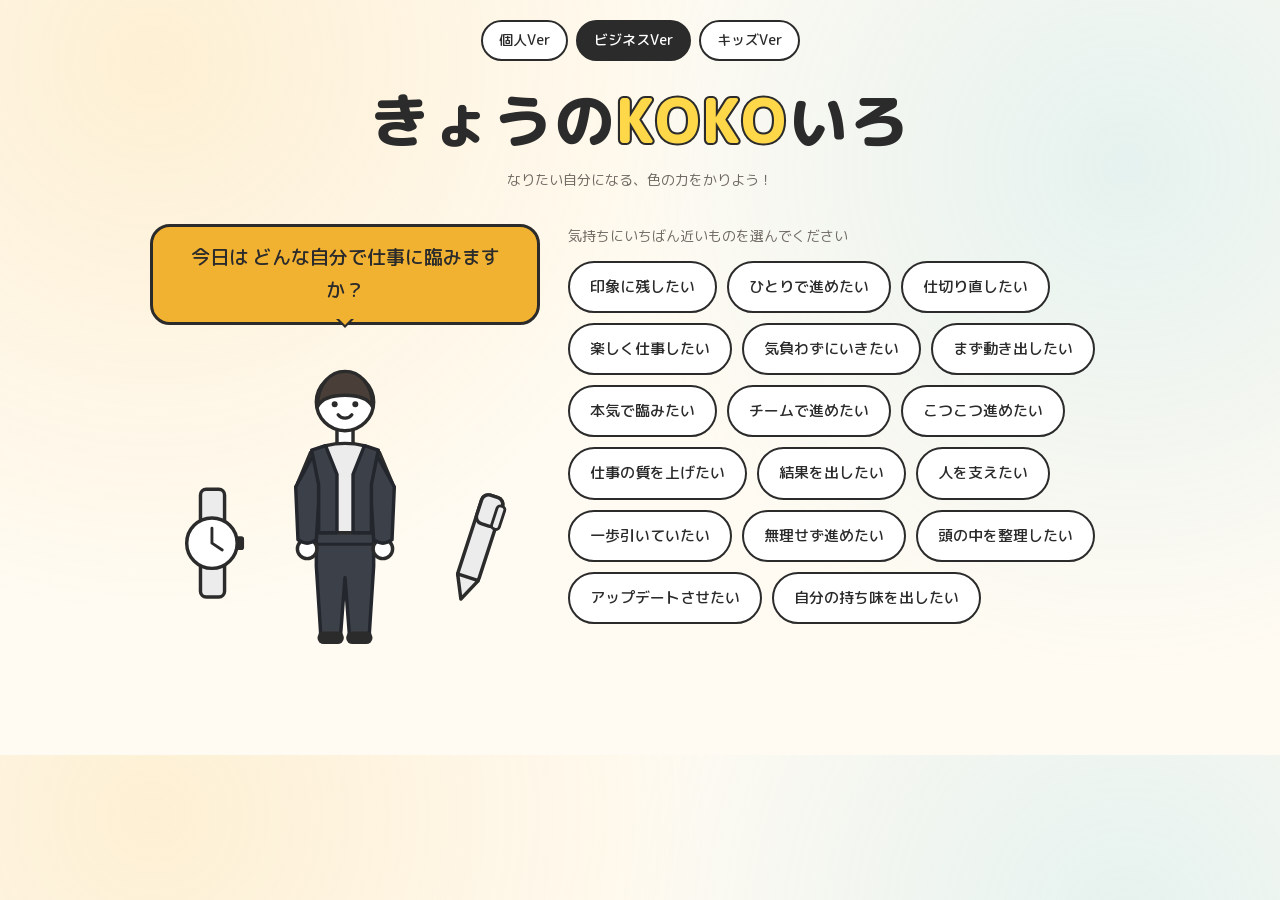
==== business.html @ 395854a0 "結果の上が、ホームページの貼りつきメニューに隠れないようにする 画面を動かすとき、相手をてっぺんに持っていっていたため、 ホームページ側の上に貼りついたメニューの下に潜りこみ、 色の名前が読めなくなっ" ====
<!doctype html>
<html lang="ja">
<head>
<meta charset="utf-8">
<meta name="viewport" content="width=device-width, initial-scale=1">
<title>きょうのKOKOいろ（ビジネスVer）</title>
<link rel="icon" href="data:image/svg+xml,%3Csvg xmlns='http://www.w3.org/2000/svg' viewBox='0 0 32 32'%3E%3Ctext y='26' font-size='26'%3E%F0%9F%8E%A8%3C/text%3E%3C/svg%3E">
<link rel="stylesheet" href="assets/style.css?v=20261011f">
</head>
<body>
<div id="app"></div>
<script src="assets/colors.js?v=20261011f"></script>
<script src="assets/character.js?v=20261011f"></script>
<script src="assets/versions.js?v=20261011f"></script>
<script src="assets/voices.js?v=20261011f"></script>
<script src="assets/cheers.js?v=20261011f"></script>
<script src="assets/app.js?v=20261011f"></script>
<script src="assets/embed.js?v=20261011f"></script>
<script>KI.init('business');</script>
</body>
</html>
---- assets/style.css ----
/* ---------- 字体 ----------
 * サイト全体で、丸くてPOPな「Rounded M+ 1c」を使う。
 * 端末まかせだと、iPhoneは丸ゴ、Androidは角ゴと形が変わってしまうため、
 * ファイルをサイトの中に置いて、どの端末でも同じ形にしている。
 * 外のどこにも取りに行かない。
 *
 * 太さは、字体のもつ太さを一段ずつ軽いほうにずらしてある。
 *   ページで 400 と書いたところ → Regular
 *   ページで 700 と書いたところ → Medium
 *   ページで 800・900 と書いたところ → ExtraBold
 * いちばん太い Black は使わない。重たく見えるため。
 *
 * ライセンスと作り直し方は assets/font/README.txt を見ること。
 * swap にしてあるので、読み込みが終わるまでは端末の字で表示され、
 * 終わったら差し替わる。文字が消える時間は作らない。 */
@font-face {
  font-family: "KokoRounded";
  src: url("font/mplus-rounded-regular.woff2") format("woff2");
  font-weight: 400; font-style: normal; font-display: swap;
}
@font-face {
  font-family: "KokoRounded";
  src: url("font/mplus-rounded-medium.woff2") format("woff2");
  font-weight: 700; font-style: normal; font-display: swap;
}
@font-face {
  font-family: "KokoRounded";
  src: url("font/mplus-rounded-extrabold.woff2") format("woff2");
  font-weight: 900; font-style: normal; font-display: swap;
}

/* POPな見た目は3Ver共通。差分は versions.js 側の文言だけ。 */
:root {
  --ki-ink: #2b2b2b;
  --ki-paper: #FFFBF2;
  --ki-card: #ffffff;
  --ki-mustard: #F2B231;
  --ki-line: #2b2b2b;
  --ki-muted: #6f6a63;
  --ki-accent: #F2B231;
  --ki-koko: #FFD84A;   /* ロゴの「KOKO」の黄色 */
  --ki-round: 20px;
  /* 読み込みが終わるまでと、字体に無い文字のときは、うしろの端末の字を使う */
  --ki-font: "KokoRounded", "Hiragino Maru Gothic ProN", "Hiragino Kaku Gothic ProN",
             "Yu Gothic Medium", "Meiryo", system-ui, sans-serif;
}

* { box-sizing: border-box; }

body {
  margin: 0;
  padding: 0 16px 64px;
  /* 写真を画面いっぱいに出すために 100vw を使う。
   * パソコンではスクロールバーのぶんだけはみ出すので、そこを切る。 */
  overflow-x: clip;
  background:
    radial-gradient(circle at 12% 8%, rgba(242,178,49,.16), transparent 42%),
    radial-gradient(circle at 88% 22%, rgba(127,204,227,.20), transparent 40%),
    var(--ki-paper);
  color: var(--ki-ink);
  font-family: var(--ki-font);
  line-height: 1.75;
  -webkit-text-size-adjust: 100%;
}

/* ---------- ヘッダー ---------- */
.ki-header { max-width: 980px; margin: 0 auto; padding: 20px 0 8px; text-align: center; }

.ki-nav { display: flex; gap: 8px; justify-content: center; flex-wrap: wrap; margin-bottom: 22px; }
.ki-nav-link {
  padding: 6px 16px; border: 2px solid var(--ki-line); border-radius: 999px;
  background: #fff; color: var(--ki-ink); text-decoration: none;
  font-size: 14px; font-weight: 700;
}
.ki-nav-link:hover { background: #fff3d8; }
.ki-nav-link.is-current { background: var(--ki-ink); color: #fff; }

/* 「きょうのKOKOいろ」は10文字あるので、狭い画面では字を小さくして1行に収める。
 * 途中で折り返すとロゴとして読めなくなるため、折り返しは禁止する。 */
/* ロゴも本文と同じ字体にそろえる。
 * 以前はロゴだけ角ゴシックにしていたが、ページの中で2種類の字体が混ざるので、
 * 本文のまるいゴシックに統一した。「KOKO」の英字も同じ字体から出る。
 * 字体の指定は body 側にあるので、ここでは何も指定しない（受け継がせる）。 */
.ki-logo {
  margin: 0; font-size: clamp(24px, 7.8vw, 60px);
  line-height: 1.25; letter-spacing: .02em; white-space: nowrap;
  font-weight: 900;
}
.ki-logo-char { display: inline-block; }
/* 「KOKO」だけ黄色にして、黒いふちで囲む。
 * ふちは線で描く。影を八方向に置く方法だと角がギザギザに見えるため。
 * paint-order で線を文字の下に回し、文字が細らないようにしている。
 * 太さは em なので、ロゴが縮んでも見た目の比率が変わらない。 */
.ki-logo-char.is-koko {
  color: var(--ki-koko);
  -webkit-text-stroke: .07em var(--ki-line);
  paint-order: stroke fill;
}

.ki-tagline { margin: 10px 0 0; color: var(--ki-muted); font-size: 14px; }

/* ---------- 本体 ---------- */
.ki-main {
  max-width: 980px; margin: 24px auto 0;
  display: grid; gap: 28px; grid-template-columns: minmax(260px, 390px) 1fr;
  align-items: start;
}
@media (max-width: 760px) {
  .ki-main { grid-template-columns: 1fr; }
}
/* 結果を読んでいる間もキャラクターが見えているようにする */
@media (min-width: 761px) {
  .ki-stage { position: sticky; top: 20px; }
}

/* ---------- 吹き出しとキャラクター ---------- */
.ki-stage { text-align: center; }

.ki-bubble {
  position: relative; display: inline-block; max-width: 100%;
  margin: 0 auto 22px; padding: 14px 22px;
  background: var(--ki-mustard); border: 3px solid var(--ki-line); border-radius: var(--ki-round);
  font-weight: 700; font-size: clamp(15px, 3.6vw, 19px);
}
.ki-bubble::after {
  content: ""; position: absolute; left: 50%; bottom: -15px; transform: translateX(-50%);
  border: 9px solid transparent; border-top-color: var(--ki-line);
}
.ki-bubble::before {
  content: ""; position: absolute; left: 50%; bottom: -10px; transform: translateX(-50%);
  border: 7px solid transparent; border-top-color: var(--ki-mustard); z-index: 1;
}

.ki-figure { display: block; }
.ki-character { width: 100%; max-width: 390px; height: auto; display: block; margin: 0 auto; }
.ki-character path,
.ki-character rect,
.ki-character circle,
.ki-character polygon { transition: fill .35s ease, stroke .35s ease; }
.ki-deco { opacity: 0; animation: ki-pop .45s ease forwards; }
.ki-deco:nth-of-type(2n) { animation-delay: .06s; }
.ki-deco:nth-of-type(3n) { animation-delay: .12s; }
@keyframes ki-pop { from { opacity: 0; transform: scale(.4); } to { opacity: 1; transform: scale(1); } }
@media (prefers-reduced-motion: reduce) {
  .ki-deco { opacity: 1; animation: none; }
  .ki-character * { transition: none; }
}

/* ---------- チップ ---------- */
.ki-chip-area { transition: opacity .2s ease; }
.ki-chip-area.is-busy { opacity: .5; }
.ki-chip-label { margin: 0 0 12px; font-size: 14px; color: var(--ki-muted); }

.ki-chips { display: flex; flex-wrap: wrap; gap: 10px; }
.ki-chip {
  padding: 11px 20px; border: 2px solid var(--ki-line); border-radius: 999px;
  background: #fff; color: var(--ki-ink); cursor: pointer;
  font: inherit; font-size: 15px; font-weight: 700;
  transition: transform .12s ease, background .15s ease;
}
.ki-chip:hover:not(:disabled) { background: #fff3d8; transform: translateY(-2px); }
.ki-chip:active:not(:disabled) { transform: translateY(0); }
.ki-chip:disabled { cursor: default; }

/* ---------- 結果 ---------- */
.ki-result {
  background: var(--ki-card); border: 3px solid var(--ki-line);
  border-radius: var(--ki-round); padding: 22px;
  box-shadow: 6px 6px 0 rgba(43,43,43,.12);
}

.ki-color-head { display: flex; align-items: center; gap: 14px; }
.ki-swatch { width: 58px; height: 58px; border-radius: 16px; border: 3px solid var(--ki-line); flex: none; }
.ki-color-names { min-width: 0; }
.ki-color-name { margin: 0; font-size: 28px; font-weight: 800; line-height: 1.2; }
.ki-color-hex { margin: 0; font-size: 13px; color: var(--ki-muted); font-family: ui-monospace, "SFMono-Regular", monospace; }

.ki-echo { margin: 16px 0 4px; font-size: 13px; color: var(--ki-muted); }
.ki-message {
  margin: 0 0 20px; padding: 14px 16px; font-size: 16px; font-weight: 700;
  background: #fff6e2; border-left: 6px solid var(--ki-accent); border-radius: 0 12px 12px 0;
}

/* 取り入れ方は1枠にまとめる。結果カードの主役なので少し大きめに扱う。 */
.ki-howto { border: 2px solid #e6ded0; border-radius: 16px; padding: 18px 20px; background: #fffdf8; }
.ki-howto-head { display: flex; align-items: center; gap: 9px; margin-bottom: 8px; }
.ki-howto-icon { font-size: 22px; line-height: 1; }
.ki-howto-label { margin: 0; font-size: 15px; font-weight: 800; }
.ki-howto-body { margin: 0; font-size: 15.5px; line-height: 1.85; }

.ki-again {
  margin-top: 22px; width: 100%; padding: 13px; cursor: pointer;
  font: inherit; font-size: 16px; font-weight: 800;
  background: var(--ki-ink); color: #fff; border: none; border-radius: 999px;
}
.ki-again:hover { background: #444; }

/* ---------- 播本さんの声 ----------
 * 吹き出しの中身は再生ボタンだけ。締めの一文は本文のほうに残してある。
 * 音が出せない場所で開く人がいるので、文字を声に置きかえてしまわない。 */
.ki-say { display: flex; align-items: flex-start; gap: 11px; margin-top: 14px; }
.ki-say-face {
  width: 56px; height: 56px; flex: none; border-radius: 50%;
  border: 3px solid var(--ki-line); overflow: hidden;
}
.ki-say-face img { width: 100%; height: 100%; display: block; object-fit: cover; }
.ki-say-bubble {
  position: relative; flex: 1; min-width: 0;
  padding: 11px 14px;
  background: #FFF6E2; border: 2px solid var(--ki-line); border-radius: 14px;
}
/* 吹き出しのしっぽ。顔のほうを向かせる */
.ki-say-bubble::before,
.ki-say-bubble::after {
  content: ""; position: absolute; top: 18px; width: 0; height: 0;
  border: 8px solid transparent;
}
.ki-say-bubble::before { left: -17px; border-right-color: var(--ki-line); }
.ki-say-bubble::after  { left: -13px; border-right-color: #FFF6E2; }

.voice {
  display: flex; align-items: center; gap: 10px; width: 100%;
  margin: 0; padding: 0; cursor: pointer; font: inherit; text-align: left;
  background: none; border: none; color: inherit;
}
.voice:focus-visible { outline: 3px solid #0068B7; outline-offset: 4px; border-radius: 10px; }
.voice-btn {
  width: 34px; height: 34px; flex: none; border-radius: 50%;
  border: 2px solid var(--ki-line); background: var(--ki-mustard);
  display: flex; align-items: center; justify-content: center;
}
.voice-btn svg { width: 14px; height: 14px; display: block; }
.voice-wave { display: flex; align-items: center; gap: 2.5px; flex: 1; min-width: 0; height: 26px; }
.voice-wave i {
  display: block; flex: 1; min-width: 0; max-width: 4px; border-radius: 2px;
  background: #D8CDB4; height: 30%;
}
.voice-wave i.is-on { background: var(--ki-line); }
.voice.is-playing .voice-wave i.is-on { animation: ki-bounce .5s ease-in-out infinite alternate; }
@keyframes ki-bounce { to { transform: scaleY(1.45); } }
.voice-time {
  flex: none; font-size: 12.5px; font-weight: 800; color: var(--ki-muted);
  font-variant-numeric: tabular-nums;
}
@media (prefers-reduced-motion: reduce) {
  .voice.is-playing .voice-wave i.is-on { animation: none; }
}

/* ---------- おまけの声 ----------
 * 3回に1回くらい、文章を読み終わったころに箱が飛び出す。
 * 押すとふたが開いて、中から顔が出て声が鳴る。 */
.ki-omake {
  /* 画面の外に出ているときに動かすので、ふちにぴったり付かないよう余白をとる */
  scroll-margin: 16px 0 26px;
  position: relative; overflow: hidden;
  margin-top: 18px; padding: 16px 18px 15px; text-align: center;
  background: linear-gradient(135deg, #FFF6DF 0%, #FFE6A6 100%);
  border: 3px solid var(--ki-line); border-radius: 18px;
  box-shadow: 4px 4px 0 rgba(43,43,43,.16);
}
.ki-omake.is-in { animation: ki-omake-in .55s cubic-bezier(.18, 1.5, .5, 1) both; }
@keyframes ki-omake-in {
  from { opacity: 0; transform: scale(.88) translateY(14px); }
  to   { opacity: 1; transform: none; }
}
.ki-omake-head {
  display: flex; align-items: center; justify-content: center; gap: 7px;
  margin: 0 0 12px; font-size: 16px; font-weight: 900;
}
.ki-omake-spark { font-size: 18px; line-height: 1; animation: ki-spark 1.6s ease-in-out infinite; }
@keyframes ki-spark {
  0%, 100% { transform: scale(1) rotate(0deg); }
  50%      { transform: scale(1.22) rotate(12deg); }
}

/* ---- 箱 ---- */
.ki-gift-stage { display: flex; justify-content: center; }
.ki-gift {
  position: relative; width: 136px; height: 172px;
  padding: 0; border: none; background: none; cursor: pointer;
  font: inherit; color: inherit;
}
.ki-gift:disabled { cursor: default; }
.ki-gift:focus-visible { outline: 3px solid #0068B7; outline-offset: 4px; border-radius: 14px; }

/* 箱は下に寄せて置き、上に顔が出る場所をあけておく */
.ki-gift-art {
  position: absolute; left: 50%; bottom: 0; z-index: 2;
  transform: translateX(-50%);
  width: 124px; display: block;
}
.ki-gift-svg { display: block; width: 100%; height: auto; overflow: visible; }

/* ふただけを飛ばす */
.ki-gift-lid {
  transform-box: fill-box; transform-origin: 50% 100%;
  transition: transform .55s cubic-bezier(.2, 1.35, .4, 1);
}
.is-open .ki-gift-lid { transform: translate(56px, -6px) rotate(-22deg); }

/* 開くまでは箱が小さく跳ねて、押せることを伝える */
.ki-omake:not(.is-open) .ki-gift-art { animation: ki-gift-hop 1.5s ease-in-out infinite; }
@keyframes ki-gift-hop {
  0%, 100% { transform: translateX(-50%) translateY(0) rotate(0deg); }
  30%      { transform: translateX(-50%) translateY(-7px) rotate(-3deg); }
  60%      { transform: translateX(-50%) translateY(0) rotate(3deg); }
}
.ki-gift:hover:not(:disabled) .ki-gift-art { animation-play-state: paused; transform: translateX(-50%) scale(1.05); }

/* 顔は箱の中から上に出てくる。箱の後ろ側に置いてある */
.ki-gift-face {
  display: block;
  position: absolute; left: 50%; bottom: 30px; z-index: 1;
  width: 72px; height: 72px; border-radius: 50%;
  border: 3px solid var(--ki-line); overflow: hidden; background: #fff;
  transform: translate(-50%, 10px) scale(.4); opacity: 0;
  transition: transform .6s cubic-bezier(.2, 1.6, .4, 1), opacity .3s ease;
}
.ki-gift-face img { width: 100%; height: 100%; display: block; object-fit: cover; }
.is-open .ki-gift-face { transform: translate(-50%, -70px) scale(1); opacity: 1; }

/* 開いたときに散る光 */
.ki-gift-star {
  position: absolute; z-index: 3; font-size: 17px; color: #E8A317;
  opacity: 0; pointer-events: none;
}
.ki-gift-star.s1 { left: 6px;  top: 44px; }
.ki-gift-star.s2 { right: 2px; top: 30px; font-size: 21px; }
.ki-gift-star.s3 { right: 22px; top: 76px; font-size: 14px; }
.is-open .ki-gift-star { animation: ki-gift-star .9s ease-out both; }
.is-open .ki-gift-star.s2 { animation-delay: .08s; }
.is-open .ki-gift-star.s3 { animation-delay: .16s; }
@keyframes ki-gift-star {
  0%   { opacity: 0; transform: scale(.3); }
  40%  { opacity: 1; transform: scale(1.25); }
  100% { opacity: 0; transform: scale(1) translateY(-14px); }
}

.ki-gift-hint {
  margin: 10px 0 0; font-size: 13.5px; font-weight: 800; color: #7A6A3A;
}

/* ---- 開いたあと ---- */
.ki-omake-open { margin-top: 12px; }
.ki-omake .ki-say { margin-top: 0; }
.ki-omake .ki-say-face { display: none; }
.ki-omake .ki-say-bubble { background: #fff; }
.ki-omake .ki-say-bubble::before,
.ki-omake .ki-say-bubble::after { display: none; }
.ki-omake .voice-wave i { background: #D8C58A; }
.ki-omake .voice-wave i.is-on { background: var(--ki-line); }
/* 声を出さないVerで、再生バーの代わりに出す言葉。
 * 箱を開けた手ごたえになるので、大きく、ぽんと出す。 */
.ki-omake-word {
  margin: 6px 0 0; line-height: 1.2;
  font-size: clamp(34px, 11vw, 54px); font-weight: 900; color: var(--ki-line);
  animation: ki-word-pop .5s cubic-bezier(.18, 1.6, .5, 1) both;
}
@keyframes ki-word-pop {
  from { opacity: 0; transform: scale(.5) rotate(-8deg); }
  to   { opacity: 1; transform: none; }
}
.ki-omake-by {
  margin: 10px 0 0; text-align: right;
  font-size: 12.5px; font-weight: 700; color: #7A6A3A;
}

/* ---- 紙吹雪 ---- */
.ki-confetti {
  position: absolute; inset: 0; z-index: 4; pointer-events: none;
}
.ki-confetti i {
  position: absolute; top: -18px; display: block; border-radius: 1px;
  animation-name: ki-fall; animation-timing-function: ease-in;
  animation-fill-mode: forwards;
}
@keyframes ki-fall {
  0%   { transform: translateY(0) rotate(0deg); opacity: 1; }
  80%  { opacity: 1; }
  100% { transform: translateY(420px) rotate(620deg); opacity: 0; }
}

@media (prefers-reduced-motion: reduce) {
  .ki-omake.is-in { animation: none; }
  .ki-omake-word { animation: none; }
  .ki-omake-spark { animation: none; }
  .ki-omake:not(.is-open) .ki-gift-art { animation: none; }
  .ki-gift-lid, .ki-gift-face { transition: none; }
  .is-open .ki-gift-star { animation: none; opacity: 0; }
}

/* ---------- トップページの写真 ----------
 * 写真は名前の入っていない1枚だけ。
 *   狭い画面 … 写真の下に、名前・リード文・「まずは〜」を順に置く
 *   広い画面 … 同じ文字を、写真の左のあいたところに重ねる */
/* 枠なしの帯。本文の幅からはみ出して、画面の端から端まで届かせる。 */
.ki-hero {
  position: relative; overflow: hidden; margin-bottom: 26px;
  width: 100vw; margin-inline: calc(50% - 50vw);
}
/* 狭い画面では縦長に切って、人が真ん中に来るようにする。
 * 人は写真の右寄りにいるので、右端をそろえると真ん中に見える。
 * この切り方なら「心」も「色」も欠けない。 */
.ki-hero-img {
  display: block; width: 100%; max-width: 100%; background: #EDEAE4;
  aspect-ratio: 4 / 3; object-fit: cover; object-position: right center;
}
/* 帯なので、文字の下じきは敷かずに紙の色のまま続ける。
 * 左右のあきは、名前を大きく出すぶん狭くしてある。 */
.ki-hero-text {
  padding: 18px 10px 4px; text-align: center;
}
/* 古いページが残っていても見出しが露出しないように、この名前でも隠しておく */
.ki-only-read {
  position: absolute; width: 1px; height: 1px; margin: -1px; padding: 0;
  overflow: hidden; clip-path: inset(50%); white-space: nowrap;
}

/* 狭い画面では、名前は写真のすぐ下。ここがページの題になる。
 * ページの顔なので、1行に収まるぎりぎりまで大きくする。
 * 10文字を折り返さずに並べるので、これ以上は上げられない。 */
.ki-hero .ki-logo { text-align: center; font-size: clamp(27px, 9vw, 60px); }
.ki-hero-copy { margin-top: 14px; }
.ki-hero .ki-lead {
  margin: 0 auto; max-width: 24em;
  font-size: clamp(14.5px, 4.6vw, 18px); line-height: 1.8;
}
.ki-hero .ki-pick { margin: 12px 0 0; font-size: clamp(15px, 4.1vw, 17px); }

/* 横に余裕があるときだけ、写真の空いたところに文字を重ねる。
 * 名前は上の帯、リード文と「まずは〜」は左下のあき。
 * 人物にかからない範囲なので、下のほうの字は大きくできる。 */
@media (min-width: 761px) {
  /* 画面が広いと 16:9 では縦に伸びすぎるので、高さを止めて切り抜く。
   * 顔が真ん中より上に来るよう、見せる位置を上げている。 */
  .ki-hero-img { aspect-ratio: 16 / 9; max-height: 620px; object-position: 50% 28%; }
  .ki-hero-text {
    position: absolute; inset: 0;
    display: flex; flex-direction: column; align-items: flex-start;
    /* 上下の % は幅を基準に計算されるので、見た目より小さく効く。
     * 下は 3% で、写真の下のふちのすぐ上に「まずは〜」が来る。 */
    padding: 5% 0 3% clamp(20px, 6vw, 110px);
    /* 壁がもともと白いので、うすくかけるだけで字は読める。
     * 濃くすると「心」の文字が消えてしまう。 */
    text-align: left; background: linear-gradient(96deg,
      rgba(255,251,242,.86) 0%, rgba(255,251,242,.66) 34%, rgba(255,251,242,0) 54%);
  }
  .ki-hero .ki-logo {
    position: static; width: auto; height: auto; margin: 0;
    overflow: visible; clip-path: none;
    text-align: left; font-size: clamp(28px, 5.6vw, 66px);
  }
  .ki-hero-copy { margin: auto 0 0; width: min(46%, 480px); }
  .ki-hero .ki-lead {
    margin: 0; max-width: none; text-align: left;
    font-size: clamp(17px, 2.1vw, 21px); line-height: 1.95;
  }
  .ki-hero .ki-pick {
    margin: 14px 0 0; text-align: left;
    font-size: clamp(15px, 1.9vw, 19px);
  }
}

/* ---------- トップページ ---------- */
.ki-index { max-width: 900px; margin: 0 auto; }
.ki-lead {
  text-align: center; font-size: 17px; font-weight: 700;
  margin: 0 auto 26px; max-width: 30em;
}
.ki-pick {
  text-align: center; margin: 0 0 20px;
  font-size: 15px; font-weight: 700; color: var(--ki-muted);
}

.ki-cards { display: grid; gap: 18px; grid-template-columns: repeat(auto-fit, minmax(240px, 1fr)); }
.ki-card {
  display: flex; flex-direction: column; align-items: center; text-align: center;
  padding: 22px 22px 20px; text-decoration: none; color: var(--ki-ink);
  background: #fff; border: 3px solid var(--ki-line); border-radius: var(--ki-round);
  box-shadow: 6px 6px 0 rgba(43,43,43,.12);
  transition: transform .15s ease, box-shadow .15s ease;
}
/* 動きだけだと選べているか分かりにくいので、背景も変える。
 * 指で触る端末には hover が無いので、押している間（:active）も同じ色にする。 */
.ki-card:hover,
.ki-card:active,
.ki-card:focus-visible {
  background: #FFF3D8;
  transform: translate(-3px, -5px);
  box-shadow: 9px 11px 0 rgba(43,43,43,.14);
}
.ki-card:focus-visible { outline: 3px solid #0068B7; outline-offset: 3px; }

/* 気持ちのボタンは出さず、キャラクターの顔だけを見せる */
.ki-card-face {
  width: 84px; height: 84px; margin-bottom: 14px;
  display: flex; align-items: center; justify-content: center;
  background: #FFF6E2; border: 3px solid var(--ki-line); border-radius: 50%;
  overflow: hidden;
}
.ki-card-face .ki-face { width: 74%; height: 74%; display: block; }
.ki-card:hover .ki-card-face { transform: scale(1.06); }
.ki-card-face { transition: transform .15s ease; }

.ki-card h2 { margin: 0 0 10px; font-size: 25px; }
/* 説明文は薄いと読みにくいので、本文の色に近づけて少し大きくする */
.ki-card p { margin: 0; font-size: 17px; line-height: 1.85; color: #4F4A42; text-align: left; }

.ki-card-go {
  margin-top: auto; padding-top: 18px;
  font-size: 16px; font-weight: 800; color: var(--ki-ink);
}
.ki-card:hover .ki-card-go { text-decoration: underline; }

/* ---------- スマホ ----------
 * 縦積みになるので、イラストと結果の頭が1画面に収まるように詰める。
 * あとから打ち消されないように、ファイルの最後にまとめて置く。 */
@media (max-width: 760px) {
  .ki-header { padding-top: 12px; }
  .ki-nav { margin-bottom: 14px; }
  .ki-main { gap: 18px; margin-top: 18px; }
  .ki-bubble { margin-bottom: 14px; padding: 11px 18px; }
  .ki-character { max-width: 260px; }
  .ki-result { padding: 18px; }
}

/* ---------- キッズVerの折り返し ----------
 * ひらがなを分かち書きしているので、語の途中で改行させない。
 * こうすると「はなまる」のような塊が2行に割れず、空白の位置だけで折り返す。 */
body.ki-ver-kids .ki-howto-body,
body.ki-ver-kids .ki-message,
body.ki-ver-kids .ki-chip { word-break: keep-all; }
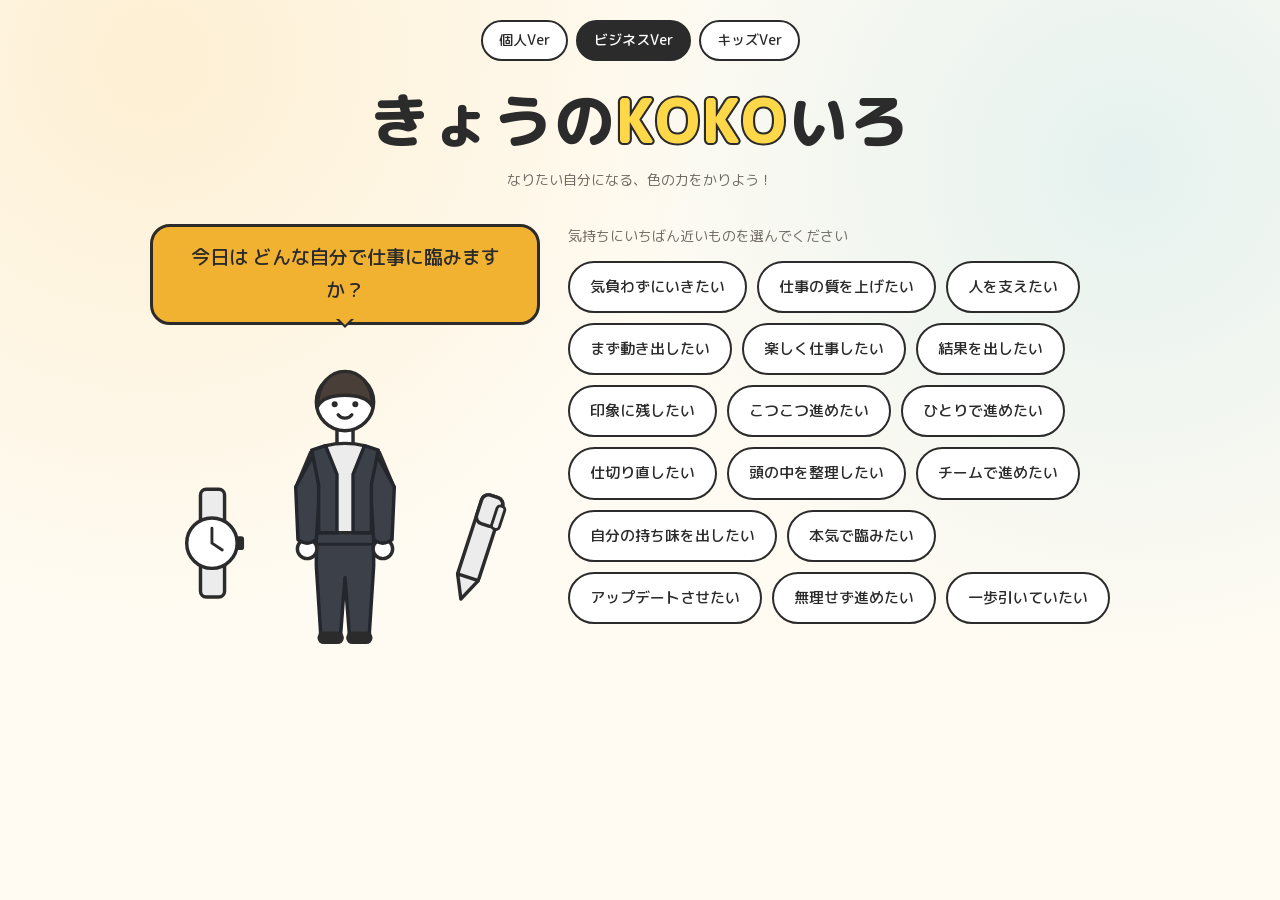
==== commit 74988f62: "埋めこんだときは題を出さず、中身を上に寄せる 協会のページには、黒い帯とパンくずで「きょうのKOKOいろ」と すでに出ている。こちらでも大きな題を出していたため、題が二重になり、 中身が始まるまでに2" ====
--- a/business.html
+++ b/business.html
@@ -5,17 +5,17 @@
 <meta name="viewport" content="width=device-width, initial-scale=1">
 <title>きょうのKOKOいろ（ビジネスVer）</title>
 <link rel="icon" href="data:image/svg+xml,%3Csvg xmlns='http://www.w3.org/2000/svg' viewBox='0 0 32 32'%3E%3Ctext y='26' font-size='26'%3E%F0%9F%8E%A8%3C/text%3E%3C/svg%3E">
-<link rel="stylesheet" href="assets/style.css?v=20261011f">
+<link rel="stylesheet" href="assets/style.css?v=20261011g">
 </head>
 <body>
 <div id="app"></div>
-<script src="assets/colors.js?v=20261011f"></script>
-<script src="assets/character.js?v=20261011f"></script>
-<script src="assets/versions.js?v=20261011f"></script>
-<script src="assets/voices.js?v=20261011f"></script>
-<script src="assets/cheers.js?v=20261011f"></script>
-<script src="assets/app.js?v=20261011f"></script>
-<script src="assets/embed.js?v=20261011f"></script>
+<script src="assets/colors.js?v=20261011g"></script>
+<script src="assets/character.js?v=20261011g"></script>
+<script src="assets/versions.js?v=20261011g"></script>
+<script src="assets/voices.js?v=20261011g"></script>
+<script src="assets/cheers.js?v=20261011g"></script>
+<script src="assets/app.js?v=20261011g"></script>
+<script src="assets/embed.js?v=20261011g"></script>
 <script>KI.init('business');</script>
 </body>
 </html>
--- a/assets/style.css
+++ b/assets/style.css
@@ -98,6 +98,23 @@
 }
 
 .ki-tagline { margin: 10px 0 0; color: var(--ki-muted); font-size: 14px; }
+
+
+/* ---------- ホームページに埋めこんだとき ----------
+ * embed.js が html に ki-embed を付ける。単独で開いたときは付かない。 */
+
+/* 枠が中身より高くなった場合でも、下が白く抜けて見えないようにする。
+ * 色をつけているのは body だけなので、その下は何も塗られていなかった。 */
+html { background: var(--ki-paper); }
+
+/* 題はホームページ側がすでに出しているので、こちらでは出さない。
+ * 読み上げと検索のためだけに残す。そのぶん中身が上に来る。 */
+.ki-embed .ki-header .ki-logo,
+.ki-embed .ki-header .ki-tagline {
+  position: absolute; width: 1px; height: 1px; margin: -1px; padding: 0;
+  overflow: hidden; clip-path: inset(50%); white-space: nowrap;
+}
+.ki-embed .ki-header { padding: 14px 0 4px; }
 
 /* ---------- 本体 ---------- */
 .ki-main {
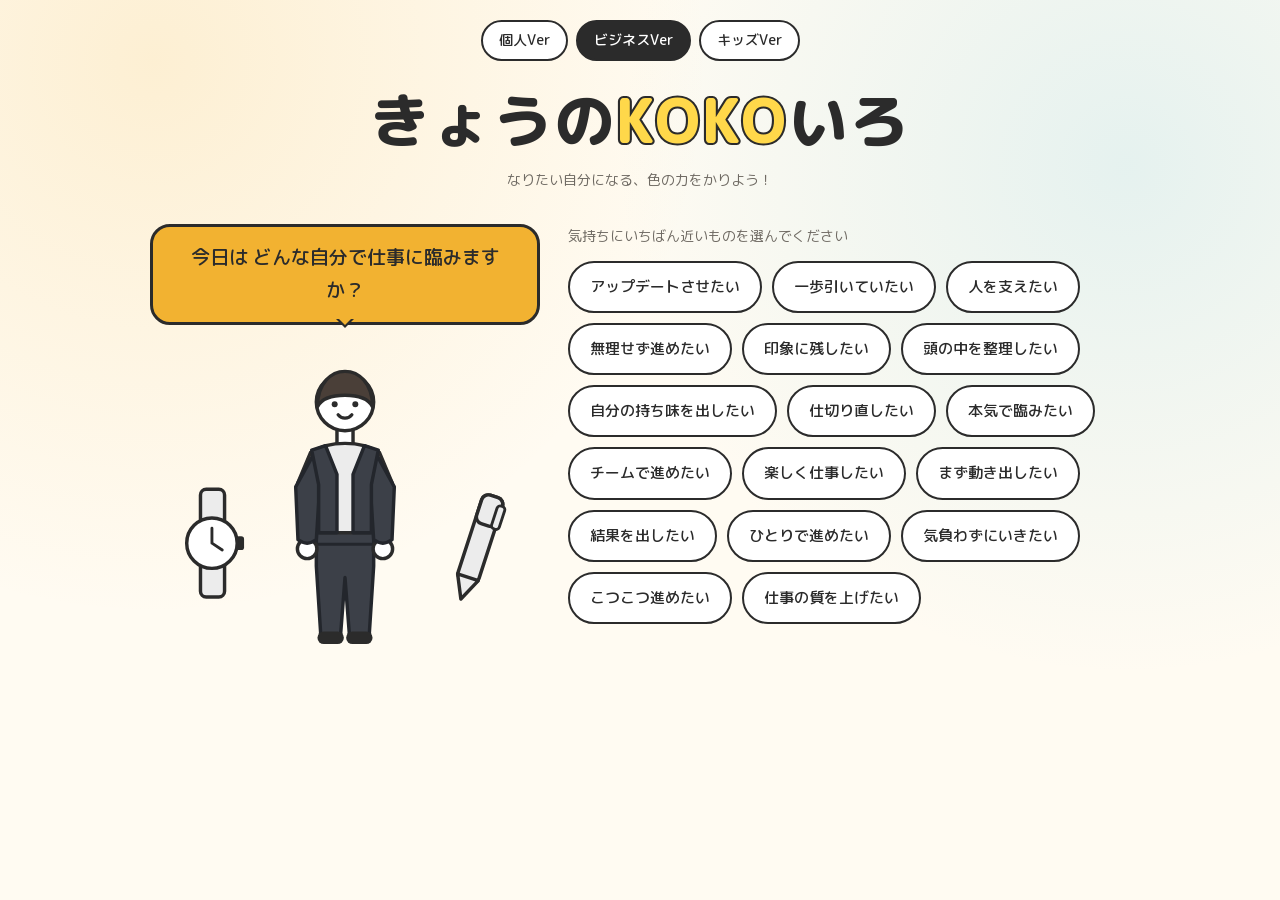
==== commit 48515eb8: "やり直すと下がったまま次が始まるのを直す やり直しのとき「先頭がもう見えているなら動かさない」としていたが、 パソコンではイラストが左の列にいて、結果を見ているあいだもずっと 見えている。そのためいつ" ====
--- a/business.html
+++ b/business.html
@@ -5,17 +5,17 @@
 <meta name="viewport" content="width=device-width, initial-scale=1">
 <title>きょうのKOKOいろ（ビジネスVer）</title>
 <link rel="icon" href="data:image/svg+xml,%3Csvg xmlns='http://www.w3.org/2000/svg' viewBox='0 0 32 32'%3E%3Ctext y='26' font-size='26'%3E%F0%9F%8E%A8%3C/text%3E%3C/svg%3E">
-<link rel="stylesheet" href="assets/style.css?v=20261011g">
+<link rel="stylesheet" href="assets/style.css?v=20261011h">
 </head>
 <body>
 <div id="app"></div>
-<script src="assets/colors.js?v=20261011g"></script>
-<script src="assets/character.js?v=20261011g"></script>
-<script src="assets/versions.js?v=20261011g"></script>
-<script src="assets/voices.js?v=20261011g"></script>
-<script src="assets/cheers.js?v=20261011g"></script>
-<script src="assets/app.js?v=20261011g"></script>
-<script src="assets/embed.js?v=20261011g"></script>
+<script src="assets/colors.js?v=20261011h"></script>
+<script src="assets/character.js?v=20261011h"></script>
+<script src="assets/versions.js?v=20261011h"></script>
+<script src="assets/voices.js?v=20261011h"></script>
+<script src="assets/cheers.js?v=20261011h"></script>
+<script src="assets/app.js?v=20261011h"></script>
+<script src="assets/embed.js?v=20261011h"></script>
 <script>KI.init('business');</script>
 </body>
 </html>
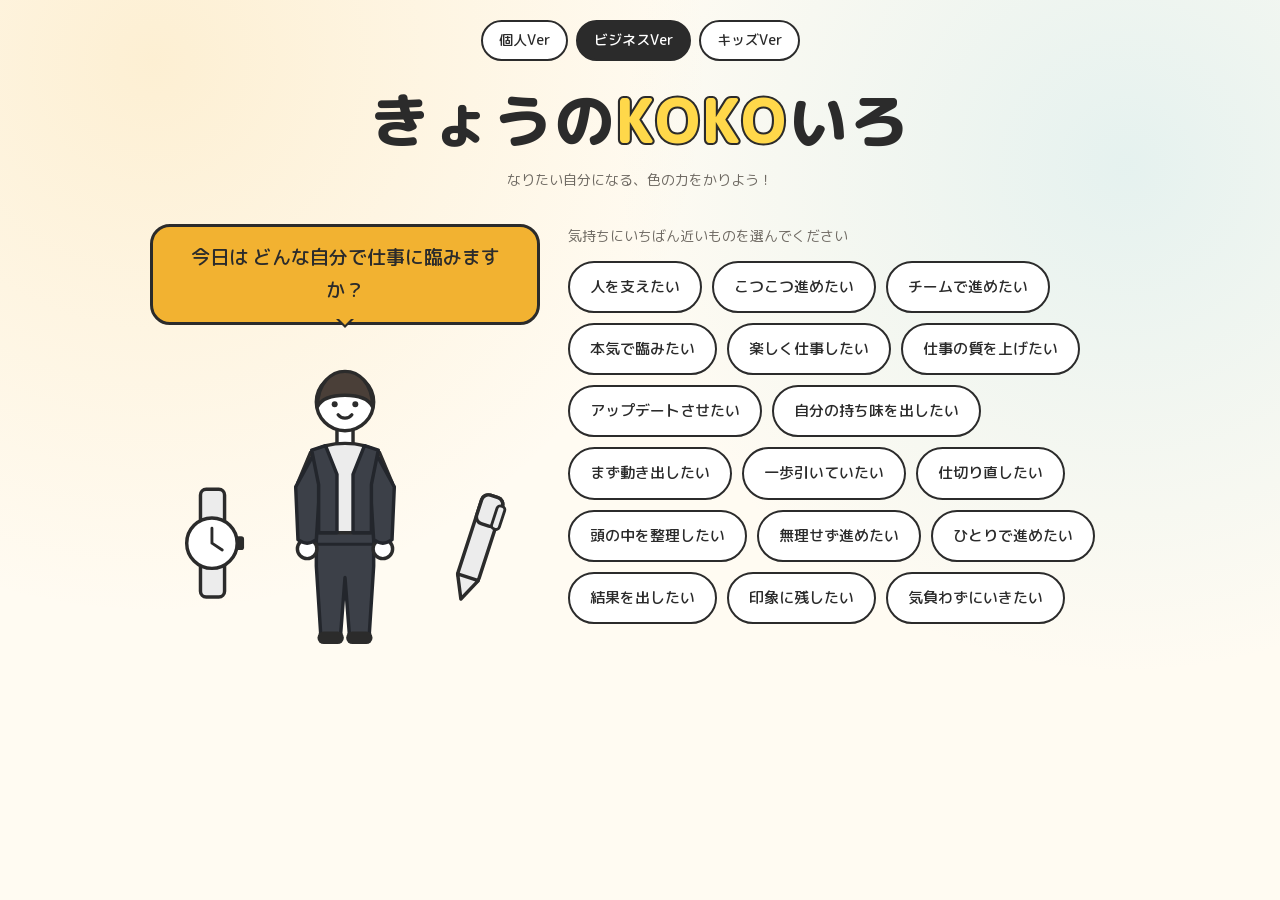
==== commit c88793d9: "結果が出たときに画面が下がるのを直す 結果の箱ぜんぶを目印にして「見えているか」を判定していたため、 下のほうが画面から出ているだけで「見えていない」と判断し、 画面を動かしてしまっていた。  パソコ" ====
--- a/business.html
+++ b/business.html
@@ -5,17 +5,17 @@
 <meta name="viewport" content="width=device-width, initial-scale=1">
 <title>きょうのKOKOいろ（ビジネスVer）</title>
 <link rel="icon" href="data:image/svg+xml,%3Csvg xmlns='http://www.w3.org/2000/svg' viewBox='0 0 32 32'%3E%3Ctext y='26' font-size='26'%3E%F0%9F%8E%A8%3C/text%3E%3C/svg%3E">
-<link rel="stylesheet" href="assets/style.css?v=20261011h">
+<link rel="stylesheet" href="assets/style.css?v=20261011i">
 </head>
 <body>
 <div id="app"></div>
-<script src="assets/colors.js?v=20261011h"></script>
-<script src="assets/character.js?v=20261011h"></script>
-<script src="assets/versions.js?v=20261011h"></script>
-<script src="assets/voices.js?v=20261011h"></script>
-<script src="assets/cheers.js?v=20261011h"></script>
-<script src="assets/app.js?v=20261011h"></script>
-<script src="assets/embed.js?v=20261011h"></script>
+<script src="assets/colors.js?v=20261011i"></script>
+<script src="assets/character.js?v=20261011i"></script>
+<script src="assets/versions.js?v=20261011i"></script>
+<script src="assets/voices.js?v=20261011i"></script>
+<script src="assets/cheers.js?v=20261011i"></script>
+<script src="assets/app.js?v=20261011i"></script>
+<script src="assets/embed.js?v=20261011i"></script>
 <script>KI.init('business');</script>
 </body>
 </html>
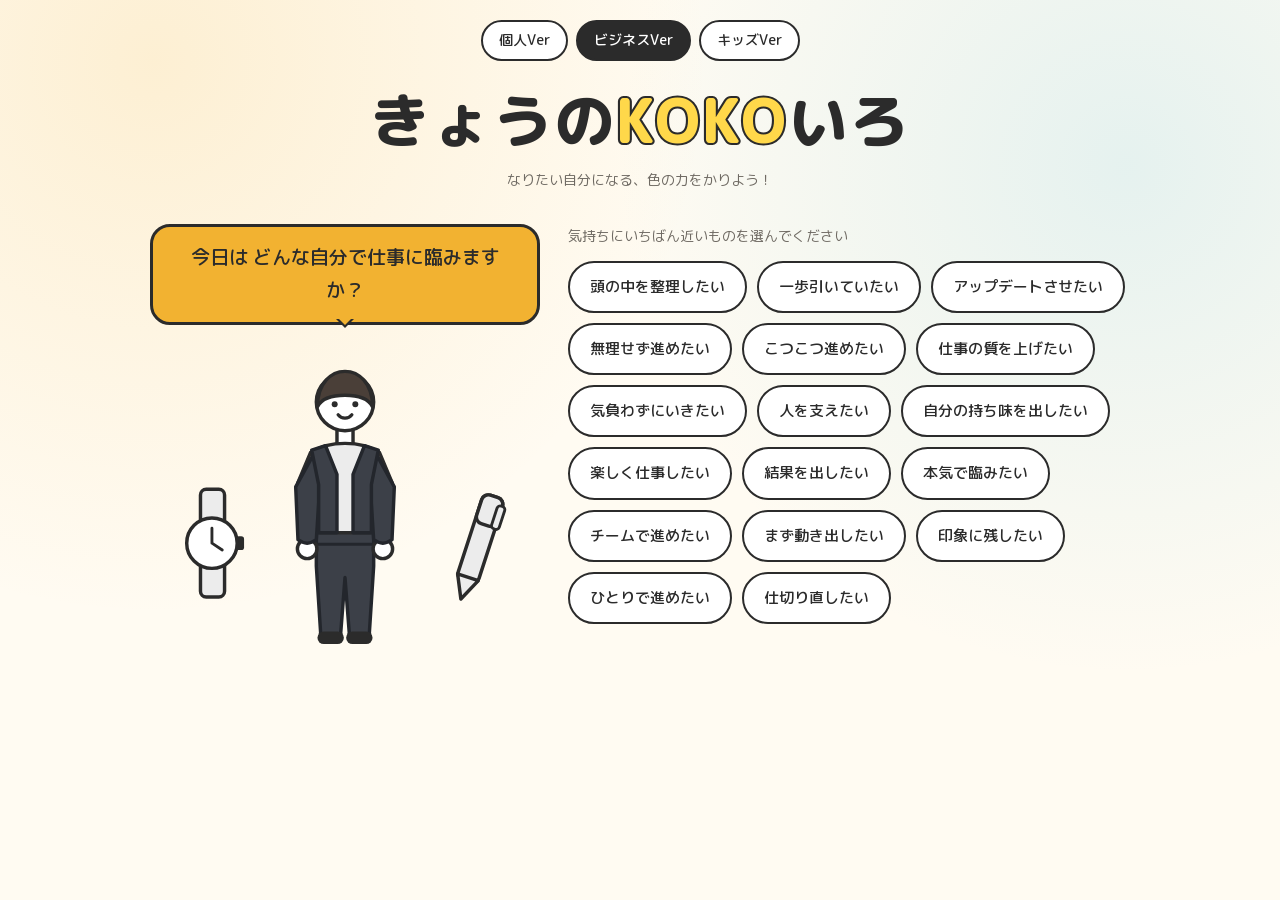
==== commit 3ffe0cd4: "埋めこんだときは、おまけ以外で画面を動かさない 選びなおすたびに上下するのが落ち着かない、とのことなので、 埋めこまれているときは、選んだときもやり直したときも 画面をまったく動かさないようにした。 " ====
--- a/business.html
+++ b/business.html
@@ -5,17 +5,17 @@
 <meta name="viewport" content="width=device-width, initial-scale=1">
 <title>きょうのKOKOいろ（ビジネスVer）</title>
 <link rel="icon" href="data:image/svg+xml,%3Csvg xmlns='http://www.w3.org/2000/svg' viewBox='0 0 32 32'%3E%3Ctext y='26' font-size='26'%3E%F0%9F%8E%A8%3C/text%3E%3C/svg%3E">
-<link rel="stylesheet" href="assets/style.css?v=20261011i">
+<link rel="stylesheet" href="assets/style.css?v=20261011j">
 </head>
 <body>
 <div id="app"></div>
-<script src="assets/colors.js?v=20261011i"></script>
-<script src="assets/character.js?v=20261011i"></script>
-<script src="assets/versions.js?v=20261011i"></script>
-<script src="assets/voices.js?v=20261011i"></script>
-<script src="assets/cheers.js?v=20261011i"></script>
-<script src="assets/app.js?v=20261011i"></script>
-<script src="assets/embed.js?v=20261011i"></script>
+<script src="assets/colors.js?v=20261011j"></script>
+<script src="assets/character.js?v=20261011j"></script>
+<script src="assets/versions.js?v=20261011j"></script>
+<script src="assets/voices.js?v=20261011j"></script>
+<script src="assets/cheers.js?v=20261011j"></script>
+<script src="assets/app.js?v=20261011j"></script>
+<script src="assets/embed.js?v=20261011j"></script>
 <script>KI.init('business');</script>
 </body>
 </html>
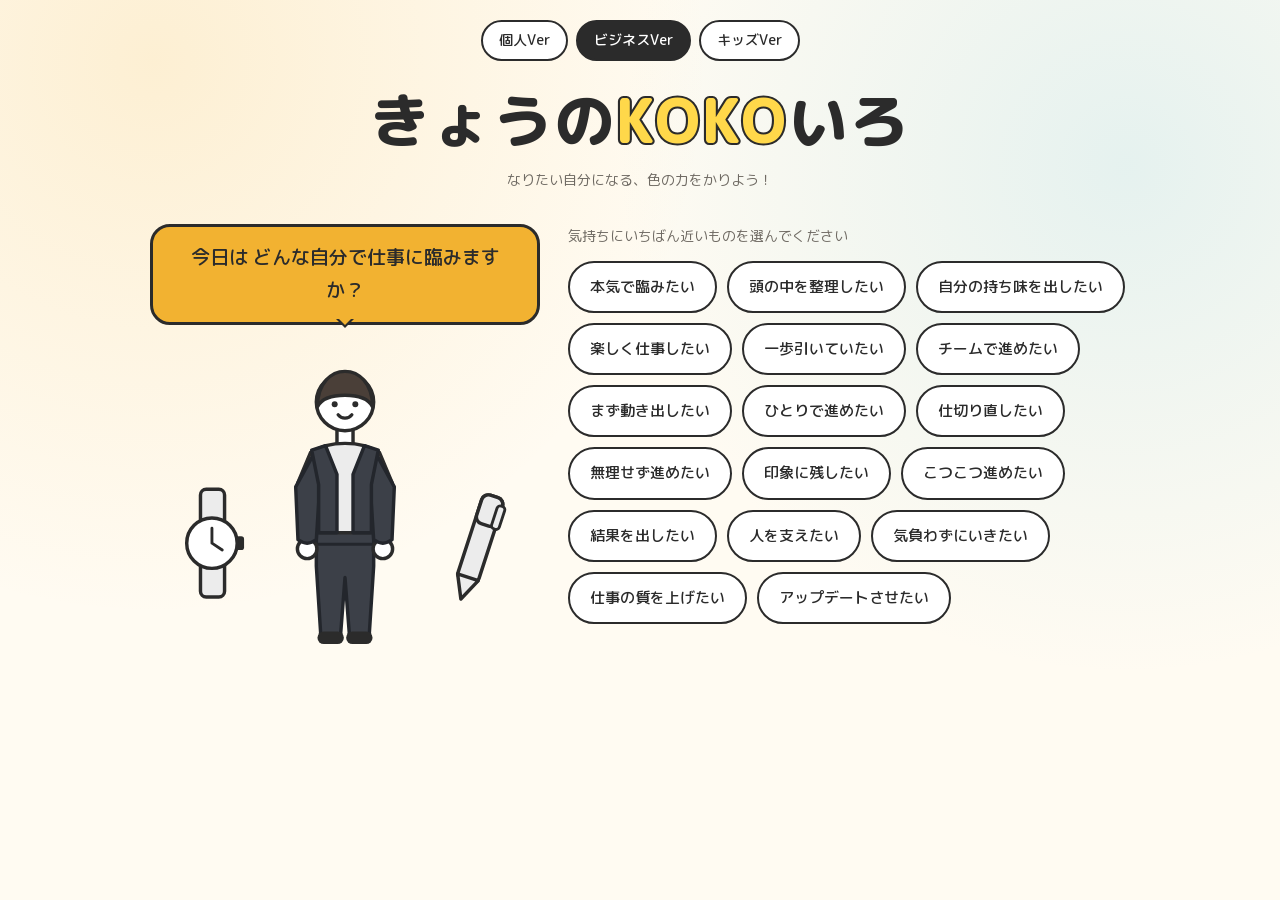
==== commit 4f682468: "おまけの箱が出るまでの待ち時間を3秒から2秒にする Co-Authored-By: Claude Opus 5 <noreply@anthropic.com> Claude-Session: http" ====
--- a/business.html
+++ b/business.html
@@ -5,17 +5,17 @@
 <meta name="viewport" content="width=device-width, initial-scale=1">
 <title>きょうのKOKOいろ（ビジネスVer）</title>
 <link rel="icon" href="data:image/svg+xml,%3Csvg xmlns='http://www.w3.org/2000/svg' viewBox='0 0 32 32'%3E%3Ctext y='26' font-size='26'%3E%F0%9F%8E%A8%3C/text%3E%3C/svg%3E">
-<link rel="stylesheet" href="assets/style.css?v=20261011j">
+<link rel="stylesheet" href="assets/style.css?v=20261011k">
 </head>
 <body>
 <div id="app"></div>
-<script src="assets/colors.js?v=20261011j"></script>
-<script src="assets/character.js?v=20261011j"></script>
-<script src="assets/versions.js?v=20261011j"></script>
-<script src="assets/voices.js?v=20261011j"></script>
-<script src="assets/cheers.js?v=20261011j"></script>
-<script src="assets/app.js?v=20261011j"></script>
-<script src="assets/embed.js?v=20261011j"></script>
+<script src="assets/colors.js?v=20261011k"></script>
+<script src="assets/character.js?v=20261011k"></script>
+<script src="assets/versions.js?v=20261011k"></script>
+<script src="assets/voices.js?v=20261011k"></script>
+<script src="assets/cheers.js?v=20261011k"></script>
+<script src="assets/app.js?v=20261011k"></script>
+<script src="assets/embed.js?v=20261011k"></script>
 <script>KI.init('business');</script>
 </body>
 </html>
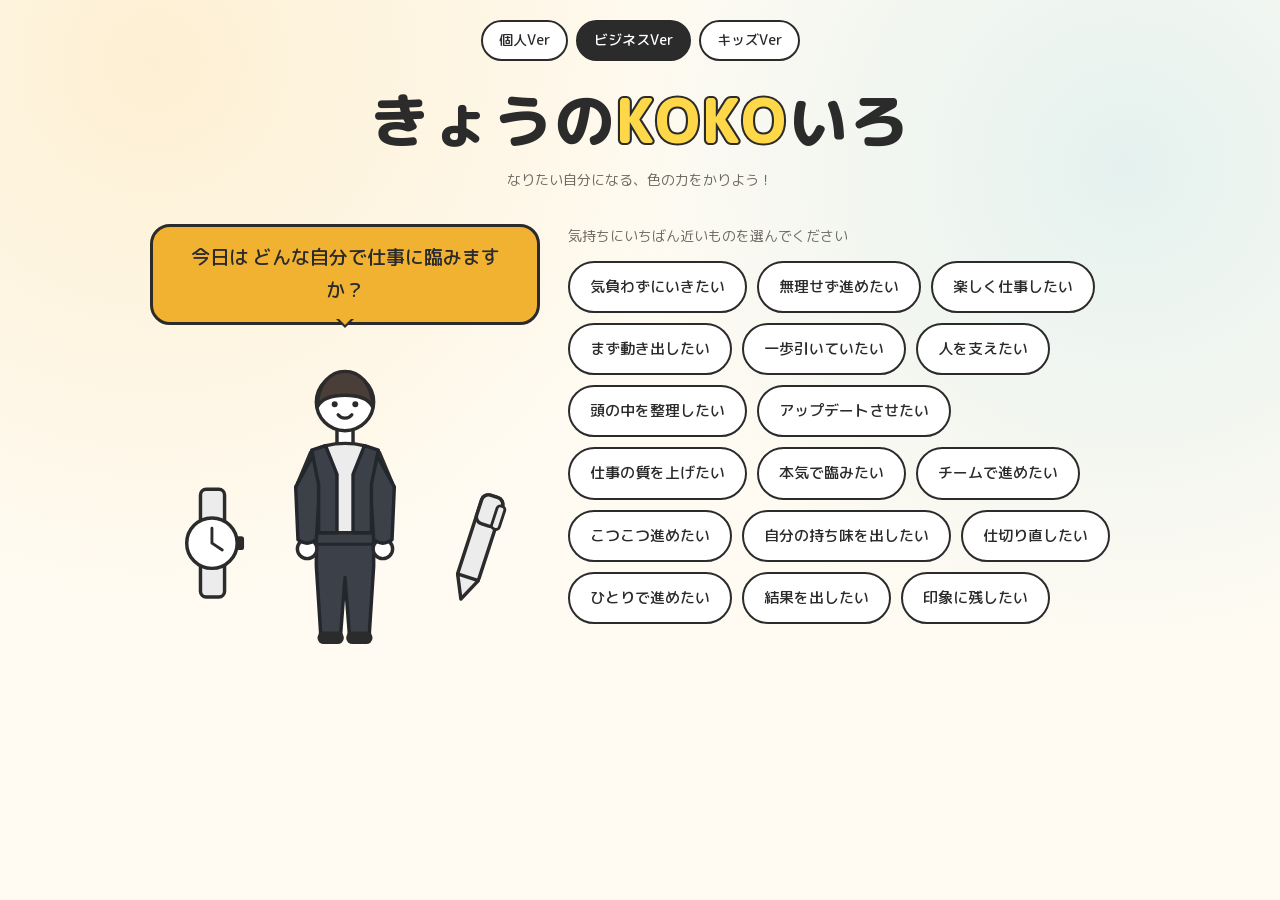
==== commit fe202ecd: "どの色が選ばれたかを数えるしくみを足す assets/stats.js を1つ足しただけで、既存の処理は app.js の1行 （色が決まったときに数える）以外そのまま。  いまは送り先（STATS_" ====
--- a/business.html
+++ b/business.html
@@ -5,17 +5,18 @@
 <meta name="viewport" content="width=device-width, initial-scale=1">
 <title>きょうのKOKOいろ（ビジネスVer）</title>
 <link rel="icon" href="data:image/svg+xml,%3Csvg xmlns='http://www.w3.org/2000/svg' viewBox='0 0 32 32'%3E%3Ctext y='26' font-size='26'%3E%F0%9F%8E%A8%3C/text%3E%3C/svg%3E">
-<link rel="stylesheet" href="assets/style.css?v=20261011k">
+<link rel="stylesheet" href="assets/style.css?v=20261016a">
 </head>
 <body>
 <div id="app"></div>
-<script src="assets/colors.js?v=20261011k"></script>
-<script src="assets/character.js?v=20261011k"></script>
-<script src="assets/versions.js?v=20261011k"></script>
-<script src="assets/voices.js?v=20261011k"></script>
-<script src="assets/cheers.js?v=20261011k"></script>
-<script src="assets/app.js?v=20261011k"></script>
-<script src="assets/embed.js?v=20261011k"></script>
+<script src="assets/colors.js?v=20261016a"></script>
+<script src="assets/character.js?v=20261016a"></script>
+<script src="assets/versions.js?v=20261016a"></script>
+<script src="assets/voices.js?v=20261016a"></script>
+<script src="assets/cheers.js?v=20261016a"></script>
+<script src="assets/app.js?v=20261016a"></script>
+<script src="assets/stats.js?v=20261016a"></script>
+<script src="assets/embed.js?v=20261016a"></script>
 <script>KI.init('business');</script>
 </body>
 </html>
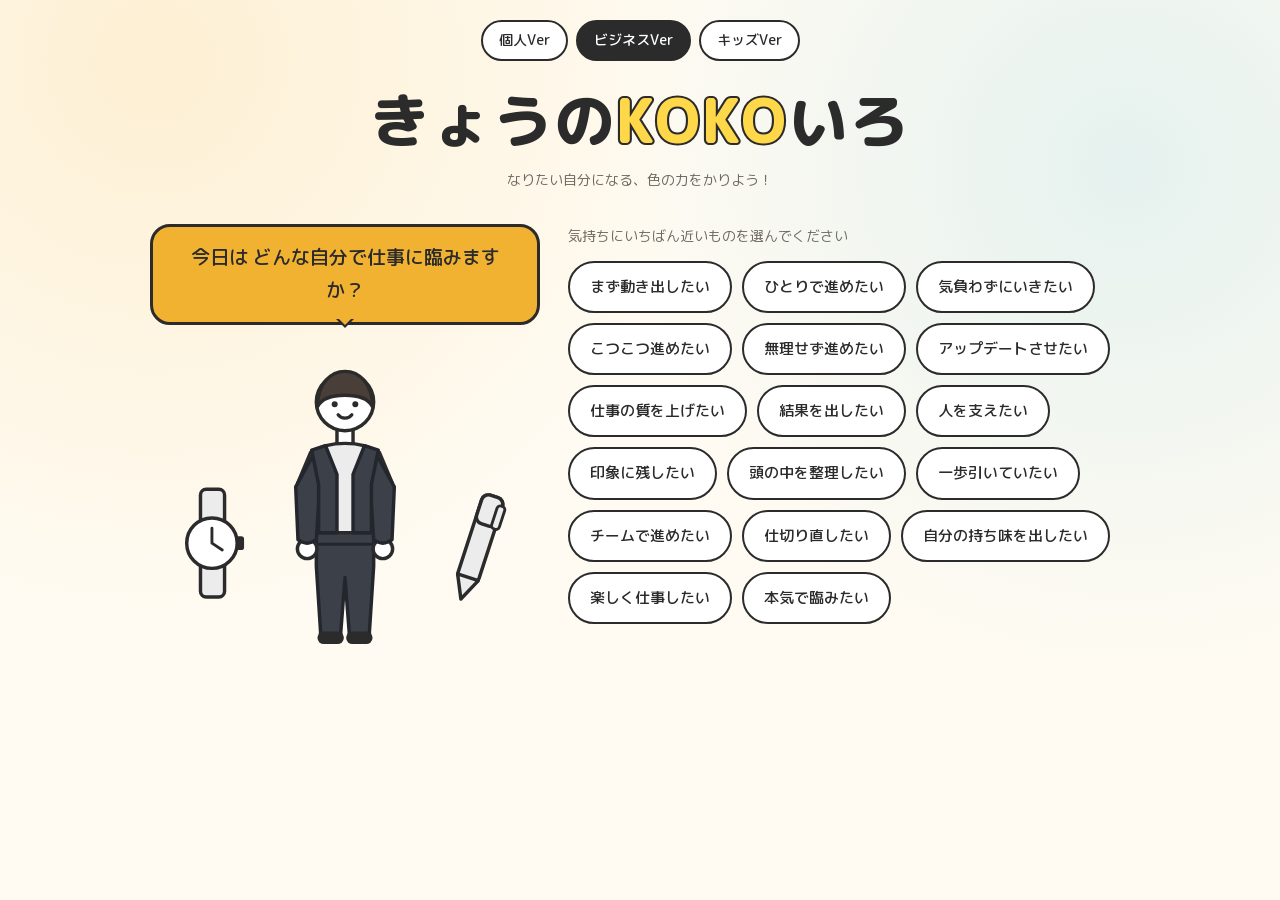
==== commit b79cc770: "記録の送り先を入れて、数え始める Googleスプレッドシート（Apps Script）のURLを stats.js に入れた。 これで、ページが開かれたときと色が決まったときに記録される。  版の番" ====
--- a/business.html
+++ b/business.html
@@ -5,18 +5,18 @@
 <meta name="viewport" content="width=device-width, initial-scale=1">
 <title>きょうのKOKOいろ（ビジネスVer）</title>
 <link rel="icon" href="data:image/svg+xml,%3Csvg xmlns='http://www.w3.org/2000/svg' viewBox='0 0 32 32'%3E%3Ctext y='26' font-size='26'%3E%F0%9F%8E%A8%3C/text%3E%3C/svg%3E">
-<link rel="stylesheet" href="assets/style.css?v=20261016a">
+<link rel="stylesheet" href="assets/style.css?v=20261016b">
 </head>
 <body>
 <div id="app"></div>
-<script src="assets/colors.js?v=20261016a"></script>
-<script src="assets/character.js?v=20261016a"></script>
-<script src="assets/versions.js?v=20261016a"></script>
-<script src="assets/voices.js?v=20261016a"></script>
-<script src="assets/cheers.js?v=20261016a"></script>
-<script src="assets/app.js?v=20261016a"></script>
-<script src="assets/stats.js?v=20261016a"></script>
-<script src="assets/embed.js?v=20261016a"></script>
+<script src="assets/colors.js?v=20261016b"></script>
+<script src="assets/character.js?v=20261016b"></script>
+<script src="assets/versions.js?v=20261016b"></script>
+<script src="assets/voices.js?v=20261016b"></script>
+<script src="assets/cheers.js?v=20261016b"></script>
+<script src="assets/app.js?v=20261016b"></script>
+<script src="assets/stats.js?v=20261016b"></script>
+<script src="assets/embed.js?v=20261016b"></script>
 <script>KI.init('business');</script>
 </body>
 </html>
